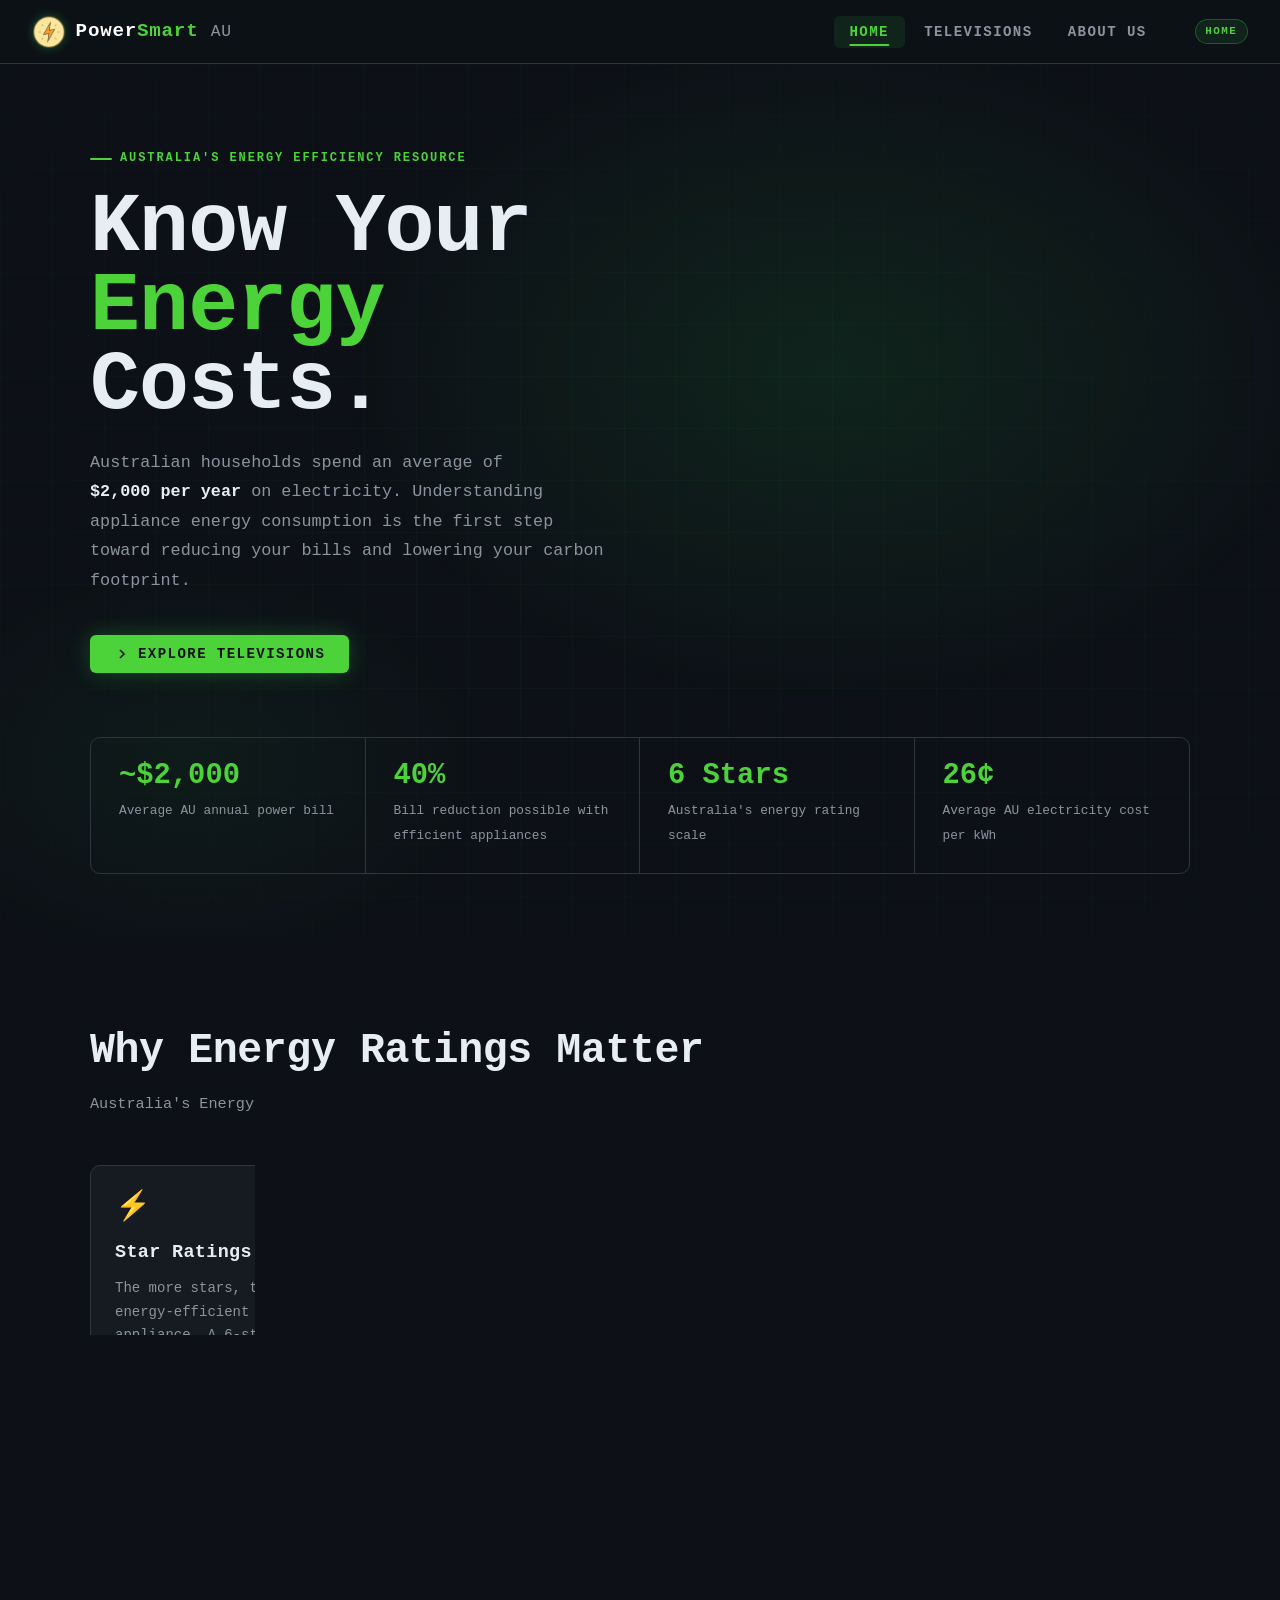
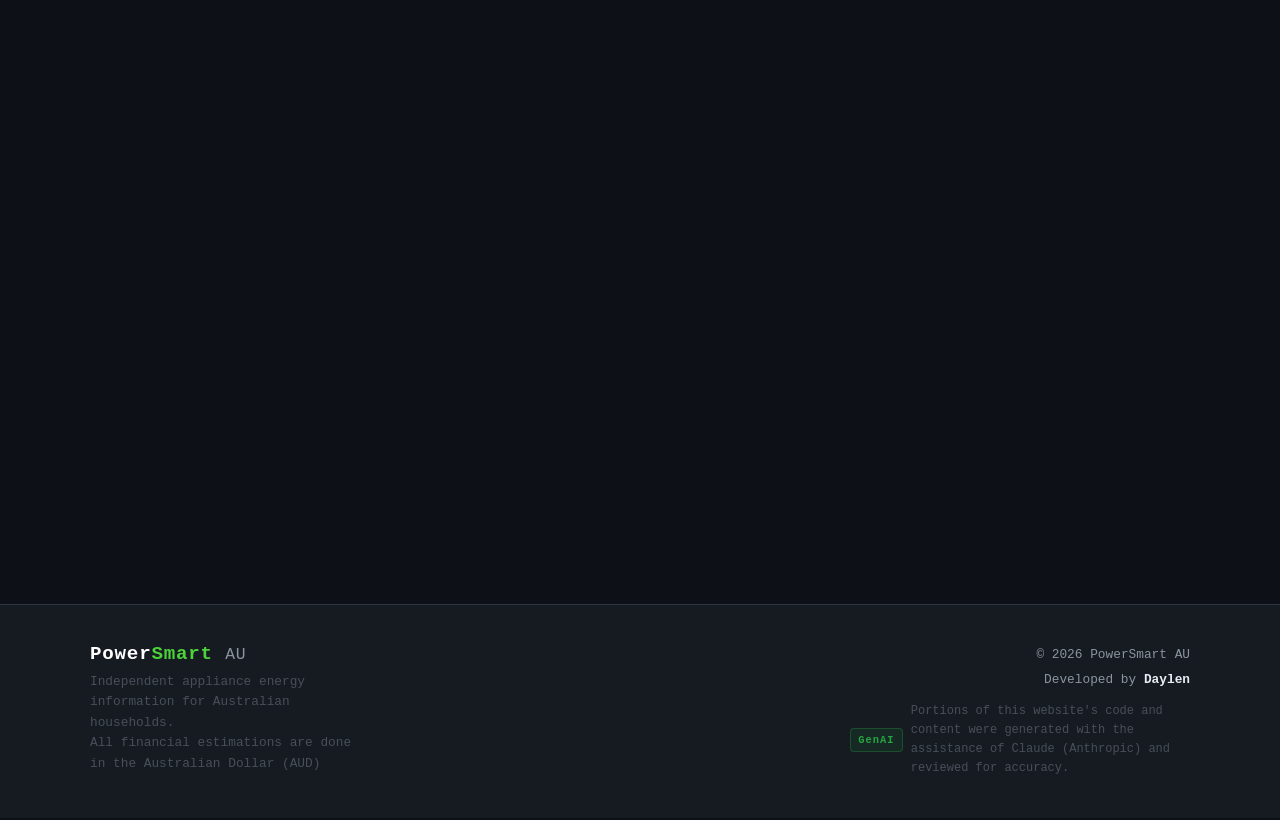
==== Exercise 3/newwebsite/index.html @ 6585e4c1 "Exercise 3 , assignment 3" ====
<!DOCTYPE html>
<html lang="en">

<head>
    <meta charset="UTF-8" />
    <meta name="viewport" content="width=device-width, initial-scale=1.0" />
    <title>PowerSmartAU</title>
    <link <link rel="stylesheet" href="css/styles.css" />
</head>

<body>

    <!--NAVIGATION/ROUTERS -->
    <nav id="main-nav">
        <a class="nav-logo" onclick="showPage('home')" title="Go to Home">
            <div class="power-icon">
                <img src="images/PowerIcon.png" alt="PowerSmart Logo" />
            </div>
            <span class="nav-brand">Power<span>Smart</span> <em>AU</em></span>
        </a>

        <ul class="nav-links" id="nav-links">
            <li><button onclick="showPage('home')" data-page="home">Home</button></li>
            <li><button onclick="showPage('televisions')" data-page="televisions">Televisions</button></li>
            <li><button onclick="showPage('about')" data-page="about">About Us</button></li>
        </ul>

        <span class="page-indicator" id="page-indicator">HOME</span>
    </nav>

    <!--PAGES -->
    <main>

        <!--HOME -->
        <section class="page active" id="page-home">

            <div class="hero">
                <div class="hero-bg"></div>
                <div class="hero-content">
                    <p class="hero-eyebrow">Australia's Energy Efficiency Resource</p>
                    <h1 class="hero-title">Know Your<br /><em>Energy</em><br />Costs.</h1>
                    <p class="hero-subtitle">
                        Australian households spend an average of <strong>$2,000&nbsp;per year</strong> on electricity.
                        Understanding appliance energy consumption is the first step toward reducing your bills
                        and lowering your carbon footprint.
                    </p>
                    <button class="hero-cta" onclick="showPage('televisions')">
                        <svg width="16" height="16" viewBox="0 0 24 24" fill="none" stroke="currentColor"
                            stroke-width="2.5">
                            <polyline points="9 18 15 12 9 6" />
                        </svg>
                        Explore Televisions
                    </button>

                    <div class="stat-bar">
                        <div class="stat-item">
                            <span class="stat-num">~$2,000</span>
                            <span class="stat-label">Average AU annual power bill</span>
                        </div>
                        <div class="stat-item">
                            <span class="stat-num">40%</span>
                            <span class="stat-label">Bill reduction possible with efficient appliances</span>
                        </div>
                        <div class="stat-item">
                            <span class="stat-num">6 Stars</span>
                            <span class="stat-label">Australia's energy rating scale</span>
                        </div>
                        <div class="stat-item">
                            <span class="stat-num">26¢</span>
                            <span class="stat-label">Average AU electricity cost per kWh</span>
                        </div>
                    </div>
                </div>
            </div>

            <div class="section-block">
                <div class="section-header">
                    <h2>Why Energy Ratings Matter</h2>
                    <p>Australia's Energy Rating Label has been helping consumers make informed decisions since 1986.
                    </p>
                </div>
                <div class="card-grid">
                    <div class="card">
                        <div class="card-icon">⚡</div>
                        <h3>Star Ratings</h3>
                        <p>The more stars, the more energy-efficient the appliance. A 6-star fridge uses roughly half
                            the energy of a 2-star model of the same size.</p>
                    </div>
                    <div class="card">
                        <div class="card-icon">$</div>
                        <h3>Running Costs</h3>
                        <p>Labels display estimated annual energy consumption in kWh, allowing you to calculate exact
                            running costs based on your local electricity rate.</p>
                    </div>
                    <div class="card">
                        <div class="card-icon">🌏</div>
                        <h3>Climate Impact</h3>
                        <p>Australia's grid emits approximately 0.7 kg CO₂ per kWh. Choosing efficient appliances can
                            save hundreds of kilograms of emissions annually.</p>
                    </div>
                    <div class="card">
                        <div class="card-icon">🔋</div>
                        <h3>Standby Power</h3>
                        <p>Australian homes lose up to 10% of electricity to standby power. Modern efficient appliances
                            are designed to minimise idle consumption.</p>
                    </div>
                </div>
            </div>

            <div class="section-block section-alt">
                <div class="section-header">
                    <h2>Top Energy-Consuming Appliances</h2>
                    <p>Ranked by typical annual energy use in an average Australian household.</p>
                </div>
                <div class="bar-chart-container">
                    <div class="bar-row">
                        <span class="bar-label">HVAC / Air Conditioning</span>
                        <div class="bar-wrap">
                            <div class="bar" style="--w:100%">4,000 kWh</div>
                        </div>
                    </div>
                    <div class="bar-row">
                        <span class="bar-label">Water Heating</span>
                        <div class="bar-wrap">
                            <div class="bar" style="--w:82%">3,270 kWh</div>
                        </div>
                    </div>
                    <div class="bar-row">
                        <span class="bar-label">Refrigeration</span>
                        <div class="bar-wrap">
                            <div class="bar" style="--w:45%">1,800 kWh</div>
                        </div>
                    </div>
                    <div class="bar-row">
                        <span class="bar-label">Lighting</span>
                        <div class="bar-wrap">
                            <div class="bar" style="--w:38%">1,500 kWh</div>
                        </div>
                    </div>
                    <div class="bar-row">
                        <span class="bar-label">Washing Machine / Dryer</span>
                        <div class="bar-wrap">
                            <div class="bar" style="--w:30%">1,200 kWh</div>
                        </div>
                    </div>
                    <div class="bar-row">
                        <span class="bar-label">Televisions &amp; Entertainment</span>
                        <div class="bar-wrap">
                            <div class="bar bar-accent" style="--w:22%">880 kWh</div>
                        </div>
                    </div>
                    <div class="bar-row">
                        <span class="bar-label">Cooking Appliances</span>
                        <div class="bar-wrap">
                            <div class="bar" style="--w:18%">720 kWh</div>
                        </div>
                    </div>
                </div>
                <p class="source-note">Source: Australian Government — Department of Climate Change, Energy, the
                    Environment and Water (2023 estimate)</p>
            </div>

        </section>

        <!-- ── TELEVISIONS ────────────────────────────────── -->
        <section class="page" id="page-televisions">

            <div class="page-hero">
                <div class="page-hero-bg"></div>
                <div class="page-hero-content">
                    <p class="hero-eyebrow">Product Category</p>
                    <h1 class="hero-title">Televisions</h1>
                    <p class="hero-subtitle">
                        TVs account for a growing share of household energy use as screen sizes increase.
                        Understanding how panel technology and usage patterns affect consumption can save
                        Australian households up to <strong>$80 per year</strong> per device.
                    </p>
                </div>
            </div>

            <div class="section-block">
                <div class="section-header">
                    <h2>Technology Comparison</h2>
                    <p>Energy consumption varies significantly across display technologies.</p>
                </div>
                <div class="table-wrapper">
                    <table class="data-table">
                        <thead>
                            <tr>
                                <th>Technology</th>
                                <th>Typical Size</th>
                                <th>Avg. Power (W)</th>
                                <th>Annual kWh*</th>
                                <th>Annual Cost†</th>
                                <th>AU Star Rating</th>
                            </tr>
                        </thead>
                        <tbody>
                            <tr>
                                <td><span class="tech-badge oled">OLED</span></td>
                                <td>65"</td>
                                <td>130 W</td>
                                <td>182 kWh</td>
                                <td>~$47</td>
                                <td><span class="stars">★★★★☆</span></td>
                            </tr>
                            <tr>
                                <td><span class="tech-badge qled">QLED</span></td>
                                <td>65"</td>
                                <td>155 W</td>
                                <td>217 kWh</td>
                                <td>~$56</td>
                                <td><span class="stars">★★★☆☆</span></td>
                            </tr>
                            <tr>
                                <td><span class="tech-badge lcd">LED LCD</span></td>
                                <td>55"</td>
                                <td>90 W</td>
                                <td>126 kWh</td>
                                <td>~$33</td>
                                <td><span class="stars">★★★★☆</span></td>
                            </tr>
                            <tr>
                                <td><span class="tech-badge miniled">Mini LED</span></td>
                                <td>65"</td>
                                <td>140 W</td>
                                <td>196 kWh</td>
                                <td>~$51</td>
                                <td><span class="stars">★★★★☆</span></td>
                            </tr>
                            <tr>
                                <td><span class="tech-badge plasma">Plasma (Legacy)</span></td>
                                <td>50"</td>
                                <td>300 W</td>
                                <td>420 kWh</td>
                                <td>~$109</td>
                                <td><span class="stars">★☆☆☆☆</span></td>
                            </tr>
                        </tbody>
                    </table>
                </div>
                <p class="source-note">* Assumes 3.8 hrs/day usage (Australian average) &nbsp;|&nbsp; † Based on
                    $0.26/kWh national average</p>
            </div>

            <div class="section-block section-alt">
                <div class="section-header">
                    <h2>Key Efficiency Factors</h2>
                    <p>What drives energy consumption in modern televisions.</p>
                </div>
                <div class="card-grid">
                    <div class="card">
                        <div class="card-icon">📐</div>
                        <h3>Screen Size</h3>
                        <p>Energy use scales roughly with screen area. A 75" TV can consume up to 2.5× more power than a
                            comparable 50" model using the same technology.</p>
                    </div>
                    <div class="card">
                        <div class="card-icon">🔆</div>
                        <h3>Brightness Settings</h3>
                        <p>Showroom displays are often set to maximum brightness. Reducing brightness to 50% in home
                            settings can cut TV energy consumption by 20–35%.</p>
                    </div>
                    <div class="card">
                        <div class="card-icon">🔌</div>
                        <h3>Standby Mode</h3>
                        <p>Modern smart TVs draw 0.5–2 W on standby. Across 8,000+ standby hours annually, this can add
                            $2–$4 to your bill — use a power board with a switch.</p>
                    </div>
                    <div class="card">
                        <div class="card-icon">🎮</div>
                        <h3>Usage Patterns</h3>
                        <p>Gaming mode and HDR content can push power draw 20–40% higher than standard TV viewing.
                            Built-in eco-modes help offset these spikes.</p>
                    </div>
                </div>
            </div>

            <div class="section-block">
                <div class="section-header">
                    <h2>AU Energy Rating Label Guide</h2>
                    <p>How to read the label when shopping for your next television in Australia.</p>
                </div>
                <div class="label-explainer">
                    <div class="label-card">
                        <div class="label-mock">
                            <div class="label-header">Energy Rating</div>
                            <div class="label-stars-row">★★★★☆</div>
                            <div class="label-kwh">196 <span>kWh per year</span></div>
                            <div class="label-footer">energyrating.gov.au</div>
                        </div>
                    </div>
                    <div class="label-points">
                        <div class="label-point">
                            <span class="lp-num">01</span>
                            <div>
                                <strong>Star Band</strong>
                                <p>1–6 stars. Each additional star represents roughly 20% less energy consumed compared
                                    to the previous star level.</p>
                            </div>
                        </div>
                        <div class="label-point">
                            <span class="lp-num">02</span>
                            <div>
                                <strong>Annual kWh Figure</strong>
                                <p>Measured under standardised test conditions. Multiply by your electricity tariff
                                    (e.g. $0.26) to estimate yearly running cost.</p>
                            </div>
                        </div>
                        <div class="label-point">
                            <span class="lp-num">03</span>
                            <div>
                                <strong>Comparison Class</strong>
                                <p>Stars compare models within the same size category — a 75" 4-star TV and a 43" 4-star
                                    TV use very different absolute amounts of energy.</p>
                            </div>
                        </div>
                    </div>
                </div>
            </div>

        </section>

        <!-- ── ABOUT US ───────────────────────────────────── -->
        <section class="page" id="page-about">

            <div class="page-hero">
                <div class="page-hero-bg"></div>
                <div class="page-hero-content">
                    <p class="hero-eyebrow">Our Mission</p>
                    <h1 class="hero-title">About Us</h1>
                    <p class="hero-subtitle">
                        PowerSmart AU is an independent, non-commercial resource dedicated to helping
                        Australian consumers understand appliance energy consumption and make choices that
                        reduce both household costs and environmental impact.
                    </p>
                </div>
            </div>

            <div class="section-block">
                <div class="section-header">
                    <h2>Who We Are</h2>
                </div>
                <div class="about-grid">
                    <div class="about-text">
                        <p>
                            Founded in 2024, PowerSmart AU was created to bridge the gap between complex
                            government energy data and the everyday purchasing decisions Australians make.
                            We translate technical standards, efficiency ratings, and consumption figures
                            into clear, actionable guidance.
                        </p>
                        <p>
                            Our data is sourced from the Australian Government's
                            <strong>Energy Rating website</strong> (energyrating.gov.au), the
                            <strong>Department of Climate Change, Energy, the Environment and Water</strong>,
                            and independent laboratory testing where available.
                        </p>
                        <p>
                            We have no commercial relationships with appliance manufacturers or retailers.
                            Our only goal is to give you the information you need to make confident, informed decisions.
                        </p>
                    </div>
                    <div class="about-values">
                        <div class="value-item">
                            <span class="value-icon">🔍</span>
                            <div>
                                <strong>Data-Driven</strong>
                                <p>Every figure on our site is sourced from verified government and independent testing
                                    data.</p>
                            </div>
                        </div>
                        <div class="value-item">
                            <span class="value-icon">🇦🇺</span>
                            <div>
                                <strong>Australia-Focused</strong>
                                <p>We use Australian electricity tariffs, climate zones, and usage patterns — not
                                    overseas averages.</p>
                            </div>
                        </div>
                        <div class="value-item">
                            <span class="value-icon">🌿</span>
                            <div>
                                <strong>Planet Conscious</strong>
                                <p>Efficient appliances are one of the most accessible ways households can reduce
                                    emissions today.</p>
                            </div>
                        </div>
                    </div>
                </div>
            </div>

            <div class="section-block section-alt">
                <div class="section-header">
                    <h2>Australia's Energy Context</h2>
                    <p>Key figures shaping residential electricity consumption nationally.</p>
                </div>
                <div class="card-grid">
                    <div class="card">
                        <div class="card-icon">🏠</div>
                        <h3>10.8 Million Households</h3>
                        <p>Australia has approximately 10.8 million residential properties, the vast majority connected
                            to the national electricity grid.</p>
                    </div>
                    <div class="card">
                        <div class="card-icon">📊</div>
                        <h3>~7,000 kWh per Year</h3>
                        <p>The average Australian household consumes around 7,000 kWh annually — above the OECD average
                            due to home size and climate cooling demands.</p>
                    </div>
                    <div class="card">
                        <div class="card-icon">☀️</div>
                        <h3>Rooftop Solar Leader</h3>
                        <p>Australia has one of the world's highest rates of residential solar adoption, with over 3.5
                            million rooftop PV systems installed as of 2024.</p>
                    </div>
                    <div class="card">
                        <div class="card-icon">📉</div>
                        <h3>Grid Emissions Falling</h3>
                        <p>Australia's grid emission intensity has dropped from ~0.84 kg CO₂/kWh in 2010 to
                            approximately 0.60 kg CO₂/kWh in 2024, driven by renewable growth.</p>
                    </div>
                </div>
            </div>

            <div class="section-block">
                <div class="section-header">
                    <h2>Useful Resources</h2>
                </div>
                <div class="resource-list">
                    <a class="resource-link" href="https://www.energyrating.gov.au" target="_blank" rel="noopener">
                        <span>energyrating.gov.au</span>
                        <span class="rl-desc">Official Australian Government energy rating product database</span>
                    </a>
                    <a class="resource-link" href="https://www.energy.gov.au" target="_blank" rel="noopener">
                        <span>energy.gov.au</span>
                        <span class="rl-desc">Department of Climate Change, Energy, the Environment and Water</span>
                    </a>
                    <a class="resource-link" href="https://www.cleanenergycouncil.org.au" target="_blank"
                        rel="noopener">
                        <span>cleanenergycouncil.org.au</span>
                        <span class="rl-desc">Clean Energy Council — renewable energy and efficiency advocacy</span>
                    </a>
                    <a class="resource-link" href="https://www.aemc.gov.au" target="_blank" rel="noopener">
                        <span>aemc.gov.au</span>
                        <span class="rl-desc">Australian Energy Market Commission — regulation and market data</span>
                    </a>
                </div>
            </div>

        </section>

    </main>

    <!-- ═══════════════════════ FOOTER ═══════════════════════ -->
    <footer>
        <div class="footer-inner">
            <div class="footer-brand">
                <span class="nav-brand">Power<span>Smart</span> <em>AU</em></span>
                <p>Independent appliance energy information for Australian households.</p>
                <p>All financial estimations are done in the Australian Dollar (AUD)</p>
            </div>
            <div class="footer-meta">
                <p>&copy; <span id="footer-year"></span> PowerSmart AU</p>
                <p class="footer-name">Developed by <strong>Daylen</strong></p>
                <p class="genai-note">
                    <span class="genai-badge">GenAI</span>
                    Portions of this website's code and content were generated with the
                    assistance of Claude (Anthropic) and reviewed for accuracy.
                </p>
            </div>
        </div>
    </footer>

    <script src="js/scripts.js"></script>
</body>

</html>
---- Exercise 3/newwebsite/css/styles.css ----
/* ═══════════════════════════════════════════════════════════
   PowerSmart AU — styles.css
   Colour palette derived from the PowerSmart green power logo
   ═══════════════════════════════════════════════════════════ */

/* ── CSS Variables ──────────────────────────────────────── */
:root {
    /* Brand greens — matched to power logo */
    --green-bright: #4bd339;
    /* logo highlight / active states  */
    --green-mid: #26a641;
    /* mid-tone green                  */
    --green-deep: #116329;
    /* deep green                      */
    --green-subtle: rgba(57, 211, 83, 0.08);
    --green-glow: rgba(57, 211, 83, 0.35);

    /* Dark backgrounds */
    --bg-dark: #0d1117;
    /* page background                 */
    --bg-card: #161b22;
    /* card / panel background         */
    --bg-card-hover: #1c2330;
    --bg-alt: #111820;
    /* alternating section             */

    /* Borders & structure */
    --border: #30363d;
    --border-light: #21262d;

    /* Typography */
    --text-primary: #e6edf3;
    --text-muted: #8b949e;
    --text-dim: #484f58;
    --white: #ffffff;

    /* Layout */
    --nav-h: 64px;
    --max-w: 1100px;
    --radius: 10px;
    --radius-sm: 6px;
}

/* ── Reset & Base ───────────────────────────────────────── */
*,
*::before,
*::after {
    box-sizing: border-box;
    margin: 0;
    padding: 0;
}

html {
    scroll-behavior: smooth;
}

body {
    font-family: 'JetBrainsMono Nerd Font', 'JetBrains Mono', monospace;
    font-weight: 400;
    background: var(--bg-dark);
    color: var(--text-primary);
    min-height: 100vh;
    display: flex;
    flex-direction: column;
    overflow-x: hidden;
    line-height: 1.6;
}

/* ════════════════════════════════════════════
   NAVIGATION
   ════════════════════════════════════════════ */
nav {
    position: fixed;
    top: 0;
    left: 0;
    right: 0;
    height: var(--nav-h);
    background: rgba(13, 17, 23, 0.94);
    backdrop-filter: blur(14px);
    -webkit-backdrop-filter: blur(14px);
    border-bottom: 1px solid var(--border);
    display: flex;
    align-items: center;
    padding: 0 2rem;
    z-index: 1000;
    gap: 1.5rem;
}

/* ── Logo ── */
.nav-logo {
    display: flex;
    align-items: center;
    gap: 0.6rem;
    text-decoration: none;
    cursor: pointer;
    flex-shrink: 0;
    transition: opacity 0.2s;
    user-select: none;
}

.nav-logo:hover {
    opacity: 0.75;
}

.power-icon {
    width: 34px;
    height: 34px;
    flex-shrink: 0;
    display: flex;
    align-items: center;
    justify-content: center;
}

.power-icon img,
.power-icon svg {
    width: 100%;
    height: 100%;
    filter: drop-shadow(0 0 5px var(--green-glow));
    transition: filter 0.3s;
}

.nav-logo:hover .power-icon img,
.nav-logo:hover .power-icon svg {
    filter: drop-shadow(0 0 10px rgba(57, 211, 83, 0.7));
}

.nav-brand {
    font-family: 'JetBrainsMono Nerd Font', 'JetBrains Mono', monospace;
    font-weight: 800;
    font-size: 1.2rem;
    letter-spacing: 0.04em;
    color: var(--white);
    line-height: 1;
}

.nav-brand span {
    color: var(--green-bright);
}

.nav-brand em {
    font-style: normal;
    color: var(--text-muted);
    font-weight: 400;
    font-size: 0.85em;
}

/* ── Nav links ── */
.nav-links {
    display: flex;
    align-items: center;
    gap: 0.2rem;
    list-style: none;
    margin-left: auto;
}

.nav-links li button {
    font-family: 'JetBrainsMono Nerd Font', 'JetBrains Mono', monospace;
    font-weight: 600;
    font-size: 0.88rem;
    letter-spacing: 0.1em;
    text-transform: uppercase;
    color: var(--text-muted);
    background: none;
    border: none;
    cursor: pointer;
    padding: 0.5rem 1rem;
    border-radius: var(--radius-sm);
    position: relative;
    transition: color 0.2s, background 0.2s;
}

/* Underline indicator */
.nav-links li button::after {
    content: '';
    position: absolute;
    bottom: 2px;
    left: 50%;
    transform: translateX(-50%) scaleX(0);
    width: 55%;
    height: 2px;
    background: var(--green-bright);
    border-radius: 2px;
    transition: transform 0.25s ease;
}

/* Hover feedback */


/* Active / current page feedback */
.nav-links li button.active {
    color: var(--green-bright);
    background: rgba(57, 211, 83, 0.1);
}

.nav-links li button.active::after {
    transform: translateX(-50%) scaleX(1);
}

/* Current page indicator chip */
.page-indicator {
    margin-left: 0.5rem;
    font-family: 'JetBrainsMono Nerd Font', 'JetBrains Mono', monospace;
    font-size: 0.68rem;
    font-weight: 700;
    letter-spacing: 0.14em;
    text-transform: uppercase;
    color: var(--green-bright);
    background: rgba(57, 211, 83, 0.1);
    border: 1px solid rgba(57, 211, 83, 0.3);
    padding: 0.2rem 0.6rem;
    border-radius: 999px;
    white-space: nowrap;
    flex-shrink: 0;
}

/* ════════════════════════════════════════════
   PAGE SYSTEM
   ════════════════════════════════════════════ */
main {
    flex: 1;
    margin-top: var(--nav-h);
}

.page {
    display: none;
    animation: fadeUp 0.4s ease both;
}

.page.active {
    display: block;
}

@keyframes fadeUp {
    from {
        opacity: 0;
        transform: translateY(14px);
    }

    to {
        opacity: 1;
        transform: translateY(0);
    }
}

/* ════════════════════════════════════════════
   HOME HERO
   ════════════════════════════════════════════ */
.hero {
    position: relative;
    min-height: calc(100vh - var(--nav-h));
    display: flex;
    align-items: center;
    padding: 5rem 2rem 4rem;
    overflow: hidden;
}

.hero-bg {
    position: absolute;
    inset: 0;
    background:
        radial-gradient(ellipse 55% 55% at 65% 35%, rgba(38, 166, 65, 0.13) 0%, transparent 70%),
        radial-gradient(ellipse 40% 40% at 15% 80%, rgba(57, 211, 83, 0.05) 0%, transparent 60%);
}

.hero-bg::after {
    content: '';
    position: absolute;
    inset: 0;
    background-image:
        linear-gradient(rgba(57, 211, 83, 0.035) 1px, transparent 1px),
        linear-gradient(90deg, rgba(57, 211, 83, 0.035) 1px, transparent 1px);
    background-size: 52px 52px;
    mask-image: radial-gradient(ellipse 90% 90% at 50% 50%, black 10%, transparent 100%);
}

.hero-content {
    position: relative;
    max-width: var(--max-w);
    margin: 0 auto;
    width: 100%;
}

/* ── Sub-hero (page hero for inner pages) ── */
.page-hero {
    position: relative;
    padding: 5rem 2rem 3.5rem;
    overflow: hidden;
}

.page-hero-bg {
    position: absolute;
    inset: 0;
    background:
        radial-gradient(ellipse 50% 100% at 80% 50%, rgba(38, 166, 65, 0.09) 0%, transparent 70%),
        linear-gradient(180deg, rgba(57, 211, 83, 0.03) 0%, transparent 100%);
    border-bottom: 1px solid var(--border-light);
}

.page-hero-content {
    position: relative;
    max-width: var(--max-w);
    margin: 0 auto;
}

/* ── Shared hero typography ── */
.hero-eyebrow {
    display: inline-flex;
    align-items: center;
    gap: 0.5rem;
    font-family: 'JetBrainsMono Nerd Font', 'JetBrains Mono', monospace;
    font-size: 0.75rem;
    font-weight: 700;
    letter-spacing: 0.16em;
    text-transform: uppercase;
    color: var(--green-bright);
    margin-bottom: 1.25rem;
}

.hero-eyebrow::before {
    content: '';
    display: block;
    width: 22px;
    height: 2px;
    background: var(--green-bright);
    border-radius: 2px;
}

.hero-title {
    font-family: 'JetBrainsMono Nerd Font', 'JetBrains Mono', monospace;
    font-size: clamp(2.8rem, 7vw, 5.2rem);
    font-weight: 800;
    line-height: 0.95;
    letter-spacing: -0.01em;
    margin-bottom: 1.4rem;
}

.hero-title em {
    font-style: normal;
    color: var(--green-bright);
}

.hero-subtitle {
    font-size: 1.05rem;
    font-weight: 300;
    color: var(--text-muted);
    line-height: 1.75;
    max-width: 520px;
    margin-bottom: 2.5rem;
}

.hero-subtitle strong {
    color: var(--text-primary);
    font-weight: 600;
}

/* CTA button */
.hero-cta {
    display: inline-flex;
    align-items: center;
    gap: 0.5rem;
    font-family: 'JetBrainsMono Nerd Font', 'JetBrains Mono', monospace;
    font-weight: 700;
    font-size: 0.88rem;
    letter-spacing: 0.1em;
    text-transform: uppercase;
    background: var(--green-bright);
    color: var(--bg-dark);
    padding: 0.7rem 1.5rem;
    border-radius: var(--radius-sm);
    border: none;
    cursor: pointer;
    transition: background 0.2s, transform 0.15s, box-shadow 0.2s;
    box-shadow: 0 0 22px rgba(57, 211, 83, 0.28);
}

.hero-cta:hover {
    background: #4be46a;
    transform: translateY(-2px);
    box-shadow: 0 0 36px rgba(57, 211, 83, 0.48);
}

/* ── Stat bar ── */
.stat-bar {
    display: grid;
    grid-template-columns: repeat(auto-fit, minmax(180px, 1fr));
    border: 1px solid var(--border);
    border-radius: var(--radius);
    overflow: hidden;
    margin-top: 4rem;
}

.stat-item {
    padding: 1.5rem 1.75rem;
    border-right: 1px solid var(--border);
    transition: background 0.2s;
}

.stat-item:last-child {
    border-right: none;
}

.stat-item:hover {
    background: var(--bg-card);
}

.stat-num {
    display: block;
    font-family: 'JetBrainsMono Nerd Font', 'JetBrains Mono', monospace;
    font-weight: 700;
    font-size: 1.8rem;
    color: var(--green-bright);
    line-height: 1;
    margin-bottom: 0.4rem;
}

.stat-label {
    font-size: 0.8rem;
    color: var(--text-muted);
    line-height: 1.4;
}

/* ════════════════════════════════════════════
   SECTION BLOCKS
   ════════════════════════════════════════════ */
.section-block {
    padding: 5rem 2rem;
    max-width: 100%;
}

.section-block>* {
    max-width: var(--max-w);
    margin-left: auto;
    margin-right: auto;
}

.section-alt {
    background: var(--bg-alt);
}

.section-header {
    margin-bottom: 3rem;
    max-width: var(--max-w);
    margin-left: auto;
    margin-right: auto;
}

.section-header h2 {
    font-family: 'JetBrainsMono Nerd Font', 'JetBrains Mono', monospace;
    font-size: clamp(1.8rem, 4vw, 2.6rem);
    font-weight: 700;
    letter-spacing: -0.01em;
    margin-bottom: 0.5rem;
}

.section-header p {
    font-size: 0.95rem;
    color: var(--text-muted);
}

/* ── Cards ── */
.card-grid {
    display: grid;
    grid-template-columns: repeat(auto-fit, minmax(230px, 1fr));
    gap: 1.25rem;
    max-width: var(--max-w);
    margin: 0 auto;
}

.card {
    background: var(--bg-card);
    border: 1px solid var(--border);
    border-radius: var(--radius);
    padding: 1.75rem 1.5rem;
    transition: border-color 0.2s, background 0.2s, transform 0.2s;
    cursor: default;
}

.card:hover {
    border-color: var(--green-mid);
    background: var(--bg-card-hover);
    transform: translateY(-3px);
}

.card-icon {
    font-size: 1.8rem;
    margin-bottom: 1rem;
    line-height: 1;
}

.card h3 {
    font-family: 'JetBrainsMono Nerd Font', 'JetBrains Mono', monospace;
    font-size: 1.15rem;
    font-weight: 700;
    letter-spacing: 0.02em;
    margin-bottom: 0.6rem;
    color: var(--text-primary);
}

.card p {
    font-size: 0.875rem;
    color: var(--text-muted);
    line-height: 1.65;
}

/* ── Bar Chart ── */
.bar-chart-container {
    display: flex;
    flex-direction: column;
    gap: 0.85rem;
    max-width: var(--max-w);
    margin: 0 auto;
}

.bar-row {
    display: grid;
    grid-template-columns: 240px 1fr;
    align-items: center;
    gap: 1rem;
}

.bar-label {
    font-family: 'JetBrainsMono Nerd Font', 'JetBrains Mono', monospace;
    font-size: 0.85rem;
    font-weight: 600;
    letter-spacing: 0.04em;
    text-transform: uppercase;
    color: var(--text-muted);
    text-align: right;
}

.bar-wrap {
    flex: 1;
}

.bar {
    height: 32px;
    width: var(--w);
    background: var(--green-deep);
    border: 1px solid var(--green-mid);
    border-radius: 4px;
    display: flex;
    align-items: center;
    justify-content: flex-end;
    padding-right: 0.75rem;
    font-family: 'JetBrainsMono Nerd Font', 'JetBrains Mono', monospace;
    font-size: 0.8rem;
    font-weight: 600;
    color: var(--green-bright);
    transition: width 0.6s ease, background 0.2s;
    min-width: 80px;
    animation: growBar 0.8s ease both;
    animation-delay: calc(var(--i, 0) * 0.08s);
}

.bar.bar-accent {
    background: rgba(57, 211, 83, 0.2);
    border-color: var(--green-bright);
    box-shadow: 0 0 12px rgba(57, 211, 83, 0.2);
}

@keyframes growBar {
    from {
        width: 0;
        opacity: 0;
    }

    to {
        width: var(--w);
        opacity: 1;
    }
}

.source-note {
    margin-top: 1.5rem;
    font-size: 0.75rem;
    color: var(--text-dim);
    font-style: italic;
}

/* ════════════════════════════════════════════
   TELEVISIONS PAGE
   ════════════════════════════════════════════ */
.table-wrapper {
    overflow-x: auto;
    border: 1px solid var(--border);
    border-radius: var(--radius);
    max-width: var(--max-w);
    margin: 0 auto;
}

.data-table {
    width: 100%;
    border-collapse: collapse;
    font-size: 0.9rem;
}

.data-table thead tr {
    background: var(--bg-card);
    border-bottom: 2px solid var(--border);
}

.data-table th {
    font-family: 'JetBrainsMono Nerd Font', 'JetBrains Mono', monospace;
    font-weight: 700;
    font-size: 0.78rem;
    letter-spacing: 0.1em;
    text-transform: uppercase;
    color: var(--text-muted);
    padding: 0.9rem 1.25rem;
    text-align: left;
    white-space: nowrap;
}

.data-table td {
    padding: 0.9rem 1.25rem;
    border-bottom: 1px solid var(--border-light);
    color: var(--text-primary);
}

.data-table tbody tr {
    transition: background 0.15s;
}

.data-table tbody tr:hover {
    background: var(--bg-card);
}

.data-table tbody tr:last-child td {
    border-bottom: none;
}

/* Technology badges */
.tech-badge {
    display: inline-block;
    font-family: 'JetBrainsMono Nerd Font', 'JetBrains Mono', monospace;
    font-weight: 700;
    font-size: 0.75rem;
    letter-spacing: 0.08em;
    text-transform: uppercase;
    padding: 0.2rem 0.6rem;
    border-radius: 4px;
}

.tech-badge.oled {
    background: rgba(57, 211, 83, 0.12);
    color: var(--green-bright);
    border: 1px solid rgba(57, 211, 83, 0.3);
}

.tech-badge.qled {
    background: rgba(38, 166, 65, 0.1);
    color: #6be07c;
    border: 1px solid rgba(38, 166, 65, 0.3);
}

.tech-badge.lcd {
    background: rgba(17, 99, 41, 0.2);
    color: #8ee89b;
    border: 1px solid rgba(17, 99, 41, 0.5);
}

.tech-badge.miniled {
    background: rgba(57, 211, 83, 0.08);
    color: #a3f0ad;
    border: 1px solid rgba(57, 211, 83, 0.2);
}

.tech-badge.plasma {
    background: rgba(255, 80, 80, 0.08);
    color: #f08080;
    border: 1px solid rgba(255, 80, 80, 0.2);
}

.stars {
    color: var(--green-bright);
    letter-spacing: 0.05em;
    font-size: 0.9rem;
}

/* ── Label Explainer ── */
.label-explainer {
    display: grid;
    grid-template-columns: 220px 1fr;
    gap: 3rem;
    align-items: start;
    max-width: var(--max-w);
    margin: 0 auto;
}

.label-card {
    display: flex;
    justify-content: center;
}

.label-mock {
    background: var(--white);
    color: #111;
    border-radius: 10px;
    padding: 1.5rem 1.75rem;
    width: 200px;
    text-align: center;
    box-shadow: 0 8px 32px rgba(0, 0, 0, 0.5);
}

.label-header {
    font-family: 'JetBrainsMono Nerd Font', 'JetBrains Mono', monospace;
    font-size: 0.75rem;
    font-weight: 700;
    letter-spacing: 0.12em;
    text-transform: uppercase;
    color: #555;
    margin-bottom: 0.75rem;
}

.label-stars-row {
    font-size: 1.8rem;
    color: var(--green-mid);
    letter-spacing: 0.05em;
    margin-bottom: 0.75rem;
}

.label-kwh {
    font-family: 'JetBrainsMono Nerd Font', 'JetBrains Mono', monospace;
    font-size: 2.4rem;
    font-weight: 800;
    color: #111;
    line-height: 1;
    margin-bottom: 0.25rem;
}

.label-kwh span {
    display: block;
    font-size: 0.7rem;
    font-weight: 400;
    color: #555;
    letter-spacing: 0.06em;
    margin-top: 0.2rem;
}

.label-footer {
    font-size: 0.65rem;
    color: #777;
    margin-top: 0.75rem;
    border-top: 1px solid #ddd;
    padding-top: 0.5rem;
}

.label-points {
    display: flex;
    flex-direction: column;
    gap: 1.5rem;
}

.label-point {
    display: flex;
    gap: 1.25rem;
    align-items: flex-start;
}

.lp-num {
    font-family: 'JetBrainsMono Nerd Font', 'JetBrains Mono', monospace;
    font-size: 1.5rem;
    font-weight: 800;
    color: var(--green-bright);
    opacity: 0.5;
    flex-shrink: 0;
    line-height: 1;
    padding-top: 0.1rem;
}

.label-point strong {
    display: block;
    font-size: 0.95rem;
    margin-bottom: 0.3rem;
}

.label-point p {
    font-size: 0.875rem;
    color: var(--text-muted);
    line-height: 1.6;
}

/* ════════════════════════════════════════════
   ABOUT PAGE
   ════════════════════════════════════════════ */
.about-grid {
    display: grid;
    grid-template-columns: 1fr 1fr;
    gap: 3rem;
    max-width: var(--max-w);
    margin: 0 auto;
}

.about-text p {
    color: var(--text-muted);
    line-height: 1.75;
    margin-bottom: 1.1rem;
    font-size: 0.95rem;
}

.about-text strong {
    color: var(--text-primary);
}

.about-values {
    display: flex;
    flex-direction: column;
    gap: 1.4rem;
}

.value-item {
    display: flex;
    gap: 1rem;
    align-items: flex-start;
    padding: 1.1rem 1.25rem;
    background: var(--bg-card);
    border: 1px solid var(--border);
    border-radius: var(--radius);
    transition: border-color 0.2s;
}

.value-item:hover {
    border-color: var(--green-mid);
}

.value-icon {
    font-size: 1.4rem;
    flex-shrink: 0;
}

.value-item strong {
    display: block;
    font-size: 0.92rem;
    margin-bottom: 0.25rem;
}

.value-item p {
    font-size: 0.82rem;
    color: var(--text-muted);
    line-height: 1.55;
}

/* Resource links */
.resource-list {
    display: flex;
    flex-direction: column;
    gap: 0.75rem;
    max-width: var(--max-w);
    margin: 0 auto;
}

.resource-link {
    display: flex;
    align-items: center;
    justify-content: space-between;
    gap: 1rem;
    padding: 1.1rem 1.4rem;
    background: var(--bg-card);
    border: 1px solid var(--border);
    border-radius: var(--radius);
    text-decoration: none;
    transition: border-color 0.2s, background 0.2s;
}

.resource-link:hover {
    border-color: var(--green-mid);
    background: var(--bg-card-hover);
}

.resource-link>span:first-child {
    font-family: 'JetBrainsMono Nerd Font', 'JetBrains Mono', monospace;
    font-weight: 700;
    font-size: 1rem;
    letter-spacing: 0.04em;
    color: var(--green-bright);
}

.rl-desc {
    font-size: 0.82rem;
    color: var(--text-muted);
    text-align: right;
}

/* ════════════════════════════════════════════
   FOOTER
   ════════════════════════════════════════════ */
footer {
    border-top: 1px solid var(--border);
    background: var(--bg-card);
    padding: 2.5rem 2rem;
    margin-top: auto;
}

.footer-inner {
    max-width: var(--max-w);
    margin: 0 auto;
    display: flex;
    justify-content: space-between;
    align-items: flex-start;
    gap: 2rem;
    flex-wrap: wrap;
}

.footer-brand .nav-brand {
    display: block;
    margin-bottom: 0.5rem;
}

.footer-brand p {
    font-size: 0.8rem;
    color: var(--text-dim);
    max-width: 280px;
}

.footer-meta {
    text-align: right;
    font-size: 0.8rem;
    color: var(--text-muted);
    display: flex;
    flex-direction: column;
    gap: 0.3rem;
}

.footer-name strong {
    color: var(--text-primary);
}

.genai-note {
    display: flex;
    align-items: center;
    gap: 0.5rem;
    font-size: 0.75rem;
    color: var(--text-dim);
    max-width: 340px;
    text-align: left;
    margin-top: 0.4rem;
}

.genai-badge {
    font-family: 'JetBrainsMono Nerd Font', 'JetBrains Mono', monospace;
    font-size: 0.65rem;
    font-weight: 700;
    letter-spacing: 0.1em;
    color: var(--green-mid);
    background: rgba(38, 166, 65, 0.1);
    border: 1px solid rgba(38, 166, 65, 0.3);
    padding: 0.15rem 0.45rem;
    border-radius: 4px;
    flex-shrink: 0;
}

/* ════════════════════════════════════════════
   RESPONSIVE
   ════════════════════════════════════════════ */
@media (max-width: 768px) {
    nav {
        padding: 0 1rem;
        gap: 0.75rem;
    }

    .page-indicator {
        display: none;
    }

    .nav-links li button {
        padding: 0.4rem 0.6rem;
        font-size: 0.78rem;
        letter-spacing: 0.06em;
    }

    .hero,
    .page-hero {
        padding: 3rem 1rem 2.5rem;
    }

    .section-block {
        padding: 3rem 1rem;
    }

    .bar-row {
        grid-template-columns: 140px 1fr;
    }

    .label-explainer {
        grid-template-columns: 1fr;
        gap: 2rem;
    }

    .about-grid {
        grid-template-columns: 1fr;
    }

    .stat-bar {
        grid-template-columns: 1fr 1fr;
    }

    .stat-item {
        border-right: none;
        border-bottom: 1px solid var(--border);
    }

    .stat-item:nth-child(2n) {
        border-right: none;
    }

    .footer-inner {
        flex-direction: column;
    }

    .footer-meta {
        text-align: left;
    }

    .resource-link {
        flex-direction: column;
        align-items: flex-start;
    }

    .rl-desc {
        text-align: left;
    }
}

@media (max-width: 480px) {
    .nav-brand em {
        display: none;
    }

    .bar-row {
        grid-template-columns: 1fr;
    }

    .bar-label {
        text-align: left;
    }
}
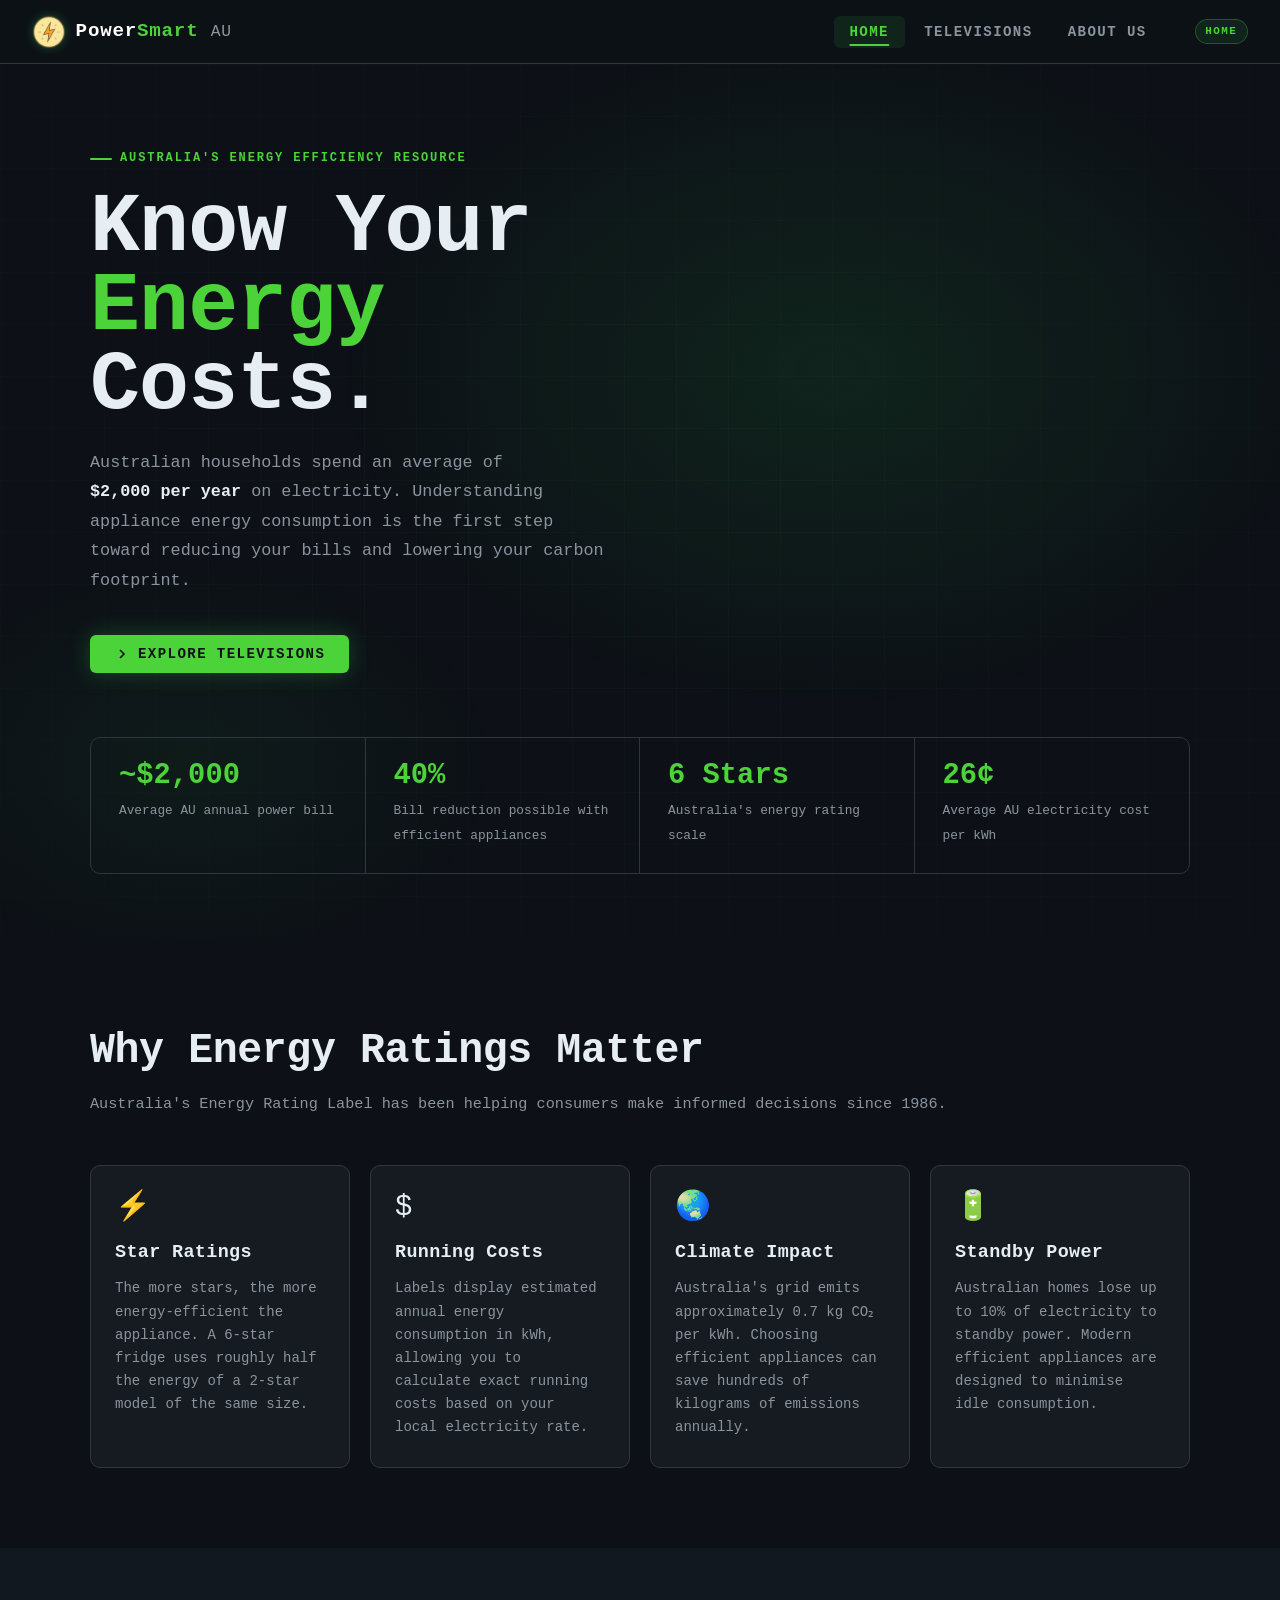
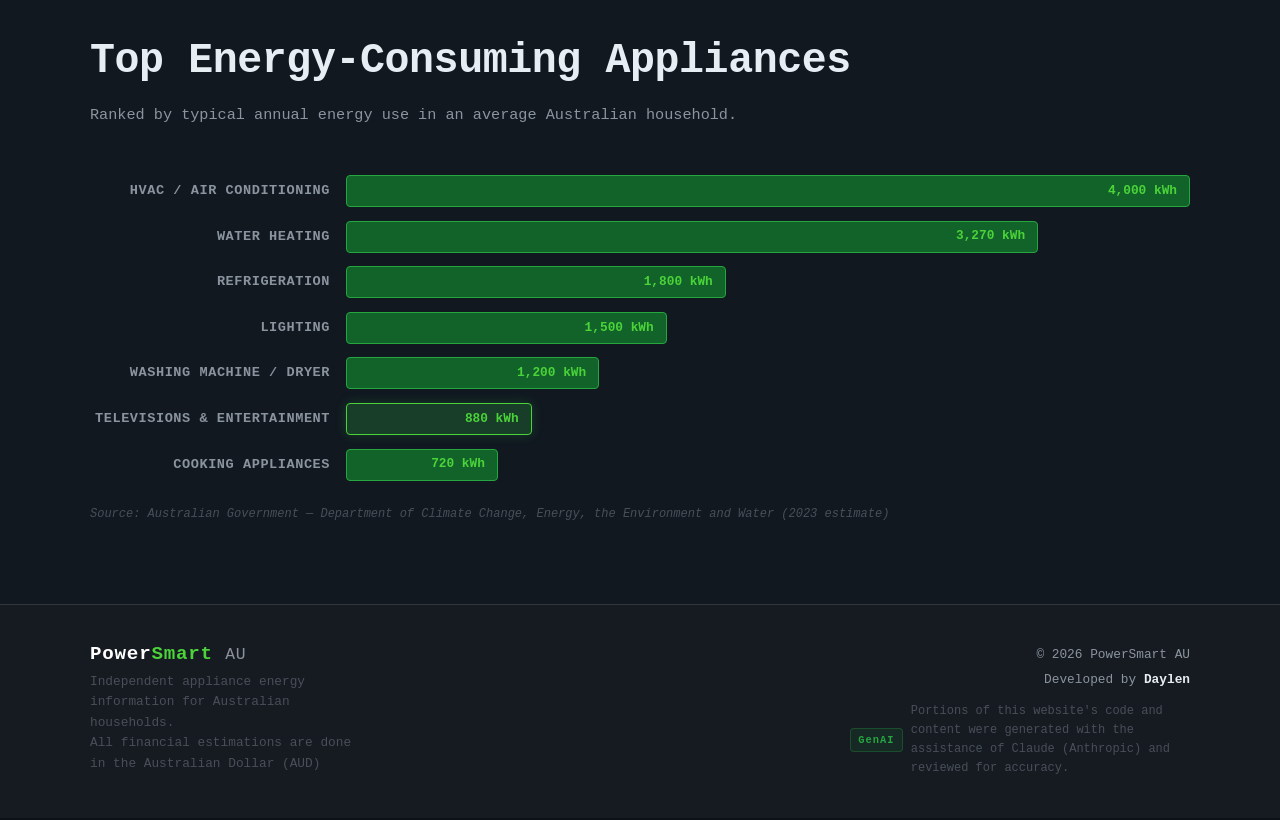
==== commit 2bea5bf6: "added new section to Television, deleted the old stuff and refactored CSS" ====
--- a/Exercise 3/newwebsite/index.html
+++ b/Exercise 3/newwebsite/index.html
@@ -180,144 +180,85 @@
 
             <div class="section-block">
                 <div class="section-header">
-                    <h2>Technology Comparison</h2>
-                    <p>Energy consumption varies significantly across display technologies.</p>
-                </div>
-                <div class="table-wrapper">
-                    <table class="data-table">
-                        <thead>
-                            <tr>
-                                <th>Technology</th>
-                                <th>Typical Size</th>
-                                <th>Avg. Power (W)</th>
-                                <th>Annual kWh*</th>
-                                <th>Annual Cost†</th>
-                                <th>AU Star Rating</th>
-                            </tr>
-                        </thead>
-                        <tbody>
-                            <tr>
-                                <td><span class="tech-badge oled">OLED</span></td>
-                                <td>65"</td>
-                                <td>130 W</td>
-                                <td>182 kWh</td>
-                                <td>~$47</td>
-                                <td><span class="stars">★★★★☆</span></td>
-                            </tr>
-                            <tr>
-                                <td><span class="tech-badge qled">QLED</span></td>
-                                <td>65"</td>
-                                <td>155 W</td>
-                                <td>217 kWh</td>
-                                <td>~$56</td>
-                                <td><span class="stars">★★★☆☆</span></td>
-                            </tr>
-                            <tr>
-                                <td><span class="tech-badge lcd">LED LCD</span></td>
-                                <td>55"</td>
-                                <td>90 W</td>
-                                <td>126 kWh</td>
-                                <td>~$33</td>
-                                <td><span class="stars">★★★★☆</span></td>
-                            </tr>
-                            <tr>
-                                <td><span class="tech-badge miniled">Mini LED</span></td>
-                                <td>65"</td>
-                                <td>140 W</td>
-                                <td>196 kWh</td>
-                                <td>~$51</td>
-                                <td><span class="stars">★★★★☆</span></td>
-                            </tr>
-                            <tr>
-                                <td><span class="tech-badge plasma">Plasma (Legacy)</span></td>
-                                <td>50"</td>
-                                <td>300 W</td>
-                                <td>420 kWh</td>
-                                <td>~$109</td>
-                                <td><span class="stars">★☆☆☆☆</span></td>
-                            </tr>
-                        </tbody>
-                    </table>
-                </div>
-                <p class="source-note">* Assumes 3.8 hrs/day usage (Australian average) &nbsp;|&nbsp; † Based on
-                    $0.26/kWh national average</p>
-            </div>
-
-            <div class="section-block section-alt">
-                <div class="section-header">
-                    <h2>Key Efficiency Factors</h2>
-                    <p>What drives energy consumption in modern televisions.</p>
-                </div>
-                <div class="card-grid">
-                    <div class="card">
-                        <div class="card-icon">📐</div>
-                        <h3>Screen Size</h3>
-                        <p>Energy use scales roughly with screen area. A 75" TV can consume up to 2.5× more power than a
-                            comparable 50" model using the same technology.</p>
-                    </div>
-                    <div class="card">
-                        <div class="card-icon">🔆</div>
-                        <h3>Brightness Settings</h3>
-                        <p>Showroom displays are often set to maximum brightness. Reducing brightness to 50% in home
-                            settings can cut TV energy consumption by 20–35%.</p>
-                    </div>
-                    <div class="card">
-                        <div class="card-icon">🔌</div>
-                        <h3>Standby Mode</h3>
-                        <p>Modern smart TVs draw 0.5–2 W on standby. Across 8,000+ standby hours annually, this can add
-                            $2–$4 to your bill — use a power board with a switch.</p>
-                    </div>
-                    <div class="card">
-                        <div class="card-icon">🎮</div>
-                        <h3>Usage Patterns</h3>
-                        <p>Gaming mode and HDR content can push power draw 20–40% higher than standard TV viewing.
-                            Built-in eco-modes help offset these spikes.</p>
-                    </div>
-                </div>
-            </div>
-
-            <div class="section-block">
-                <div class="section-header">
-                    <h2>AU Energy Rating Label Guide</h2>
-                    <p>How to read the label when shopping for your next television in Australia.</p>
-                </div>
-                <div class="label-explainer">
-                    <div class="label-card">
-                        <div class="label-mock">
-                            <div class="label-header">Energy Rating</div>
-                            <div class="label-stars-row">★★★★☆</div>
-                            <div class="label-kwh">196 <span>kWh per year</span></div>
-                            <div class="label-footer">energyrating.gov.au</div>
-                        </div>
-                    </div>
-                    <div class="label-points">
-                        <div class="label-point">
-                            <span class="lp-num">01</span>
-                            <div>
-                                <strong>Star Band</strong>
-                                <p>1–6 stars. Each additional star represents roughly 20% less energy consumed compared
-                                    to the previous star level.</p>
-                            </div>
-                        </div>
-                        <div class="label-point">
-                            <span class="lp-num">02</span>
-                            <div>
-                                <strong>Annual kWh Figure</strong>
-                                <p>Measured under standardised test conditions. Multiply by your electricity tariff
-                                    (e.g. $0.26) to estimate yearly running cost.</p>
-                            </div>
-                        </div>
-                        <div class="label-point">
-                            <span class="lp-num">03</span>
-                            <div>
-                                <strong>Comparison Class</strong>
-                                <p>Stars compare models within the same size category — a 75" 4-star TV and a 43" 4-star
-                                    TV use very different absolute amounts of energy.</p>
-                            </div>
-                        </div>
-                    </div>
-                </div>
-            </div>
+                    <!-- TECH COMPARISON-->
+                    <h2>Energy Consumption Across Models, Technologies and Screen Size</h2>
+                    <p>Energy consumption varies significantly across display Models.</p>
+                </div>
+
+                <div class="energy-stuff">
+
+                    <div class="energy-models">
+                        <img src="images/energy-models.png">
+                        <p>
+                            Energy consumption varies significantly across our television range, with usage levels
+                            differing by model specifications such as screen size, display technology, and efficiency
+                            rating.
+                            The chart shown represents a sample of models from a catalogue of over 4,000 televisions,
+                            providing an illustrative view of how annual energy usage can vary across the product range.
+                            While some models are designed for higher energy efficiency, others may consume more power
+                            to support larger displays or advanced picture technologies.<br><br>
+
+                            Power usage differs across more than 4,000 TV models surveyed. The chart above shows a
+                            representative sample, highlighting how annual energy consumption can vary depending on
+                            model size and features. This helps customers compare running costs alongside picture
+                            quality and
+                            performance when choosing the right TV. Customers who wish to purchase televisions should
+                            take into accountscreen size , energy efficient rating and cost of energy in the customer'
+                            region</p>
+                    </div>
+
+                    <div class="energy-screensize">
+                        <img src="images/energy-screensize.png">
+                        <p>
+                            Energy consumption generally increases with screen size, with larger televisions requiring
+                            significantly more power than smaller models. While smaller screens tend to have lower
+                            running costs, larger and premium display models can consume substantially more energy due
+                            to increased panel area and enhanced performance features. This comparison helps customers
+                            balance screen size, viewing experience, and long-term energy efficiency.</p>
+                    </div>
+
+                    <div class="energy-tech">
+                        <img src="images/energy-tech.png">
+                        <p>
+                            When choosing your next display, understanding the balance between performance and power is
+                            key. According to recent consumption data, traditional LCD screens remain the most
+                            energy-efficient option, averaging roughly 335 kWh per year. In contrast, LED-backlit LCDs
+                            and premium OLED panels draw more power to achieve their superior brightness and color
+                            depth, with OLEDs reaching the highest average consumption at nearly 490 kWh per year. This
+                            increase is largely due to OLED's "emissive" nature, where every pixel generates its own
+                            light to produce those signature deep blacks and vibrant highlights.<br><br>
+
+                            While OLED offers the pinnacle of picture quality, its per-pixel power demands mean it
+                            typically costs more to operate annually than a standard LCD. LED models sit in the middle,
+                            offering a bright, versatile middle ground but still requiring significantly more energy
+                            than older liquid crystal tech. When building your setup, consider whether the stunning
+                            visual fidelity of an OLED or the high-output punch of an LED outweighs the lower long-term
+                            operating costs of a traditional LCD.</p>
+                    </div>
+                </div>
+
+                <div class="recomendation">
+                    <h2>
+                        Recomendation
+                    </h2>
+                    <p>
+                        Selecting the perfect television requires balancing visual performance with your home’s specific
+                        needs and long-term costs. Start by choosing a technology that fits your environment: OLED
+                        provides unmatched contrast for dedicated home theaters, while LED models offer the high
+                        brightness needed for sunlit living rooms. Next, determine the ideal screen size by measuring
+                        your seating distance; a common rule is to ensure the screen occupies about 30 to 40 degrees of
+                        your field of vision for an immersive experience. Finally, keep the energy rating in mind—while
+                        premium OLED panels deliver stunning clarity, they often sit at the higher end of the
+                        consumption scale, whereas traditional LCD options offer a more budget-friendly footprint for
+                        your monthly utility bills.
+                    </p>
+
+                </div>
+
+
+
+
+
 
         </section>
 
--- a/Exercise 3/newwebsite/css/styles.css
+++ b/Exercise 3/newwebsite/css/styles.css
@@ -580,205 +580,48 @@
 /* ════════════════════════════════════════════
    TELEVISIONS PAGE
    ════════════════════════════════════════════ */
-.table-wrapper {
-    overflow-x: auto;
-    border: 1px solid var(--border);
-    border-radius: var(--radius);
-    max-width: var(--max-w);
-    margin: 0 auto;
-}
-
-.data-table {
-    width: 100%;
-    border-collapse: collapse;
-    font-size: 0.9rem;
-}
-
-.data-table thead tr {
-    background: var(--bg-card);
-    border-bottom: 2px solid var(--border);
-}
-
-.data-table th {
-    font-family: 'JetBrainsMono Nerd Font', 'JetBrains Mono', monospace;
-    font-weight: 700;
-    font-size: 0.78rem;
-    letter-spacing: 0.1em;
-    text-transform: uppercase;
-    color: var(--text-muted);
-    padding: 0.9rem 1.25rem;
-    text-align: left;
-    white-space: nowrap;
-}
-
-.data-table td {
-    padding: 0.9rem 1.25rem;
-    border-bottom: 1px solid var(--border-light);
-    color: var(--text-primary);
-}
-
-.data-table tbody tr {
-    transition: background 0.15s;
-}
-
-.data-table tbody tr:hover {
-    background: var(--bg-card);
-}
-
-.data-table tbody tr:last-child td {
-    border-bottom: none;
-}
-
-/* Technology badges */
-.tech-badge {
-    display: inline-block;
-    font-family: 'JetBrainsMono Nerd Font', 'JetBrains Mono', monospace;
-    font-weight: 700;
-    font-size: 0.75rem;
-    letter-spacing: 0.08em;
-    text-transform: uppercase;
-    padding: 0.2rem 0.6rem;
-    border-radius: 4px;
-}
-
-.tech-badge.oled {
-    background: rgba(57, 211, 83, 0.12);
-    color: var(--green-bright);
-    border: 1px solid rgba(57, 211, 83, 0.3);
-}
-
-.tech-badge.qled {
-    background: rgba(38, 166, 65, 0.1);
-    color: #6be07c;
-    border: 1px solid rgba(38, 166, 65, 0.3);
-}
-
-.tech-badge.lcd {
-    background: rgba(17, 99, 41, 0.2);
-    color: #8ee89b;
-    border: 1px solid rgba(17, 99, 41, 0.5);
-}
-
-.tech-badge.miniled {
-    background: rgba(57, 211, 83, 0.08);
-    color: #a3f0ad;
-    border: 1px solid rgba(57, 211, 83, 0.2);
-}
-
-.tech-badge.plasma {
-    background: rgba(255, 80, 80, 0.08);
-    color: #f08080;
-    border: 1px solid rgba(255, 80, 80, 0.2);
-}
-
-.stars {
-    color: var(--green-bright);
-    letter-spacing: 0.05em;
-    font-size: 0.9rem;
-}
-
-/* ── Label Explainer ── */
-.label-explainer {
-    display: grid;
-    grid-template-columns: 220px 1fr;
-    gap: 3rem;
-    align-items: start;
-    max-width: var(--max-w);
-    margin: 0 auto;
-}
-
-.label-card {
-    display: flex;
-    justify-content: center;
-}
-
-.label-mock {
-    background: var(--white);
-    color: #111;
-    border-radius: 10px;
-    padding: 1.5rem 1.75rem;
-    width: 200px;
-    text-align: center;
-    box-shadow: 0 8px 32px rgba(0, 0, 0, 0.5);
-}
-
-.label-header {
-    font-family: 'JetBrainsMono Nerd Font', 'JetBrains Mono', monospace;
-    font-size: 0.75rem;
-    font-weight: 700;
-    letter-spacing: 0.12em;
-    text-transform: uppercase;
-    color: #555;
-    margin-bottom: 0.75rem;
-}
-
-.label-stars-row {
-    font-size: 1.8rem;
-    color: var(--green-mid);
-    letter-spacing: 0.05em;
-    margin-bottom: 0.75rem;
-}
-
-.label-kwh {
-    font-family: 'JetBrainsMono Nerd Font', 'JetBrains Mono', monospace;
-    font-size: 2.4rem;
-    font-weight: 800;
-    color: #111;
-    line-height: 1;
-    margin-bottom: 0.25rem;
-}
-
-.label-kwh span {
-    display: block;
-    font-size: 0.7rem;
-    font-weight: 400;
-    color: #555;
-    letter-spacing: 0.06em;
-    margin-top: 0.2rem;
-}
-
-.label-footer {
-    font-size: 0.65rem;
-    color: #777;
-    margin-top: 0.75rem;
-    border-top: 1px solid #ddd;
-    padding-top: 0.5rem;
-}
-
-.label-points {
-    display: flex;
-    flex-direction: column;
-    gap: 1.5rem;
-}
-
-.label-point {
-    display: flex;
-    gap: 1.25rem;
-    align-items: flex-start;
-}
-
-.lp-num {
-    font-family: 'JetBrainsMono Nerd Font', 'JetBrains Mono', monospace;
-    font-size: 1.5rem;
-    font-weight: 800;
-    color: var(--green-bright);
-    opacity: 0.5;
-    flex-shrink: 0;
-    line-height: 1;
-    padding-top: 0.1rem;
-}
-
-.label-point strong {
-    display: block;
-    font-size: 0.95rem;
-    margin-bottom: 0.3rem;
-}
-
-.label-point p {
-    font-size: 0.875rem;
-    color: var(--text-muted);
-    line-height: 1.6;
-}
+.energy-models {
+    padding: 80px;
+    box-sizing: border-box;
+}
+
+.energy-models img {
+    width: 70%;
+    height: 70%;
+}
+
+.energy-models p {
+    padding-top: 20px;
+}
+
+.energy-screensize {
+    padding: 80px;
+    box-sizing: border-box;
+}
+
+.energy-screensize img {
+    width: 70%;
+    height: 70%;
+}
+
+.energy-screensize p {
+    padding-top: 20px;
+}
+
+.energy-tech {
+    padding: 80px;
+    box-sizing: border-box;
+}
+
+.energy-tech img {
+    width: 70%;
+    height: 70%;
+}
+
+.energy-tech p {
+    padding-top: 20px;
+}
+
 
 /* ════════════════════════════════════════════
    ABOUT PAGE
